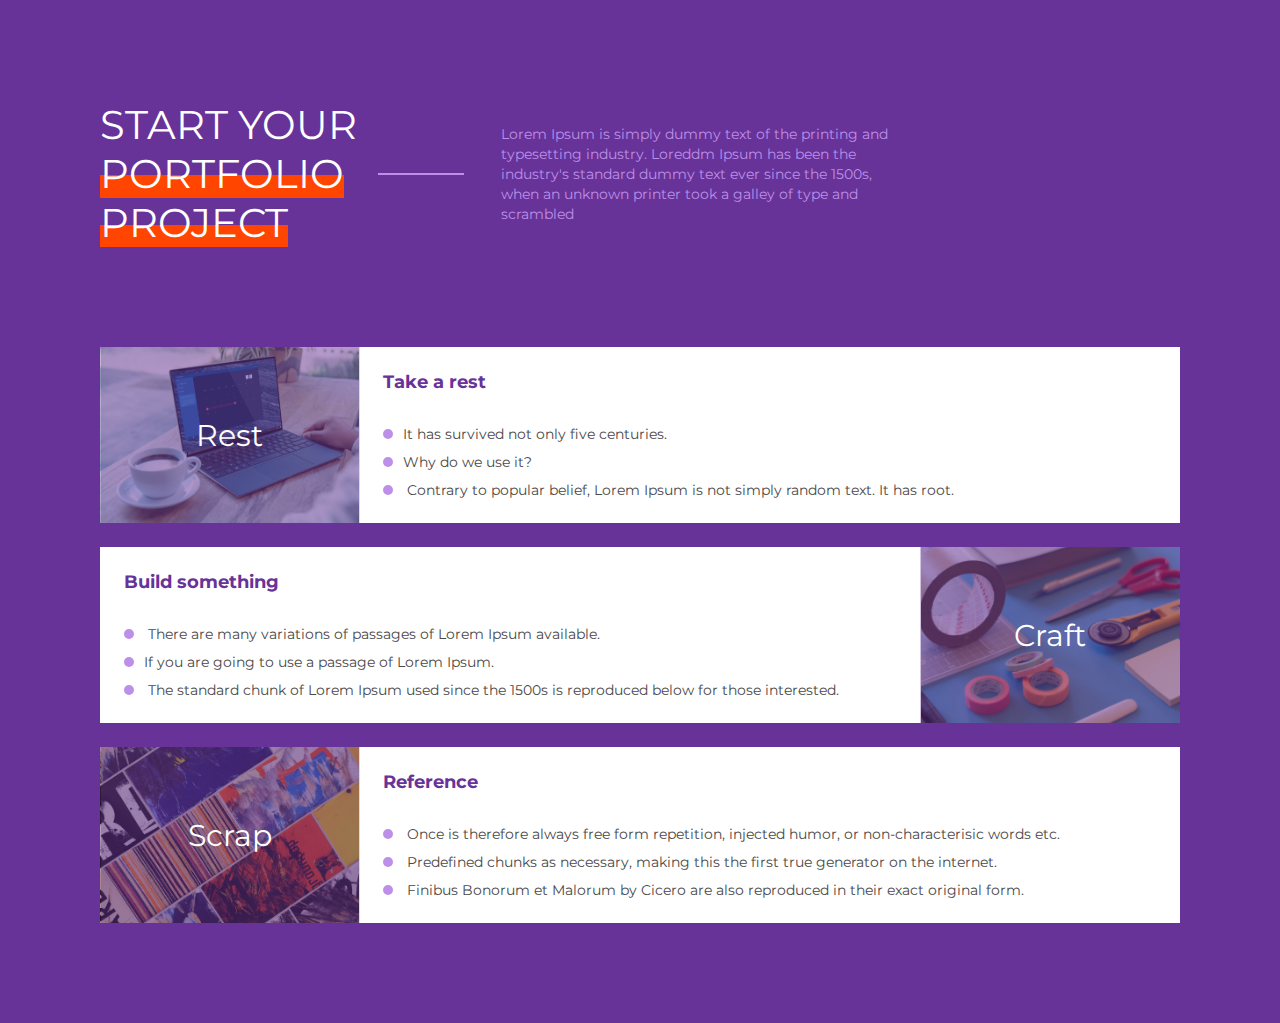
==== index.html @ b8e4a08f "first commit" ====
<!DOCTYPE html>
<html>
  <head>
    <link rel="preconnect" href="https://fonts.googleapis.com" />
    <link rel="preconnect" href="https://fonts.gstatic.com" crossorigin />
    <link
      href="https://fonts.googleapis.com/css2?family=Montserrat:wght@500;700&display=swap"
      rel="stylesheet"
    />
    <link rel="stylesheet" href="style.css" />
  </head>
  <body>
    <div class="flex-wrapper">
      <div class="header-container">
        <div class="title-header">
          <span>START YOUR</span>
          <p class="header-title-text">PORTFOLIO</p>
          <p class="header-title-text">PROJECT</p>
        </div>
        <div class="content-header">
          <div class="line"><hr class="hr-solid" /></div>
          <p>
            Lorem Ipsum is simply dummy text of the printing and typesetting
            industry. Loreddm Ipsum has been the industry's standard dummy text
            ever since the 1500s, when an unknown printer took a galley of type
            and scrambled
          </p>
        </div>
      </div>
      <div class="content-container">
        <div class="title">
          <div class="img-shadow"></div>
          <img src="./images/photo01.png" alt="" />
          <div>Rest</div>
        </div>
        <div class="content">
          <h2 class="list-title">Take a rest</h2>
          <ul>
            <li>It has survived not only five centuries.</li>
            <li>Why do we use it?</li>
            <li>
              Contrary to popular belief, Lorem Ipsum is not simply random text.
              It has root.
            </li>
          </ul>
        </div>
      </div>
      <div class="content-container">
        <div class="title">
          <div class="img-shadow"></div>
          <img src="./images/photo02.png" alt="" />
          <div>Craft</div>
        </div>
        <div class="content">
          <h2 class="list-title">Build something</h2>
          <ul>
            <li>
              There are many variations of passages of Lorem Ipsum available.
            </li>
            <li>If you are going to use a passage of Lorem Ipsum.</li>
            <li>
              The standard chunk of Lorem Ipsum used since the 1500s is
              reproduced below for those interested.
            </li>
          </ul>
        </div>
      </div>
      <div class="content-container">
        <div class="title">
          <div class="img-shadow"></div>
          <img src="./images/photo03.png" alt="" />
          <div>Scrap</div>
        </div>
        <div class="content">
          <h2 class="list-title">Reference</h2>
          <ul>
            <li>
              Once is therefore always free form repetition, injected humor, or
              non-characterisic words etc.
            </li>
            <li>
              Predefined chunks as necessary, making this the first true
              generator on the internet.
            </li>
            <li>
              Finibus Bonorum et Malorum by Cicero are also reproduced in their
              exact original form.
            </li>
          </ul>
        </div>
      </div>
    </div>
  </body>
</html>
---- style.css ----
:root {
  font-family: "Montserrat", sans-serif;
  /*
	font-weight: 500;
	font-weight: 700;
	*/
  --backgroundcolor: #673399;
  --headerfontcolor: #bd8fe8;
}
body {
  background-color: var(--backgroundcolor);
}
body,
h2,
p,
ul {
  margin: 0;
  padding: 0;
  font: inherit;
}
ul {
  list-style: none;
}

.flex-wrapper {
  display: flex;
  flex-direction: column;
  width: 1080px;
  margin: 0 auto;
  box-sizing: border-box;
}
.header-container,
.content-container {
  display: flex;
}
.header-container {
  margin-top: 100px;
  margin-bottom: 100px;
}
.content-container {
  margin-bottom: 24px;
}
.content-container:nth-child(4) {
  margin-bottom: 100px;
}
.title {
  display: flex;
  width: 24%;
  position: relative;
  font-size: 30px;
  vertical-align: middle;
}
.title div {
  text-align: center;
  position: absolute;
  top: 50%;
  left: 50%;
  transform: translate(-50%, -50%);

  color: white;
}
.title img {
  object-fit: cover;
}
.header-title-text {
  display: inline-block;
  background-image: linear-gradient(transparent 50%, orangered 50%);
  background-repeat: no-repeat;
  background-size: 100% calc(100% - 0.1em);
  background-position: 0% 100%;
  margin: 0;
}

.title-header {
  display: inline-block;

  width: 26%;
  font-size: 40px;
  color: white;
}
.title-header span {
  display: flex;
  width: 100%;
}
.list-title {
  font-weight: 700;
  font-size: 18px;
  padding-bottom: 32px;
  color: #673399;
}
.content {
  min-width: 0px;
  flex: 1;
  display: flex;
  flex-direction: column;
  justify-content: center;
  padding: 24px;
  font-size: 14px;
  background-color: white;
  box-sizing: border-box;
  color: #4a4848;
}

li {
  /* display: flex; */
  /* align-items: center; */
  /* gap: 10px; */
  text-indent: -20px;
  padding-left: 20px;
}

li:not(:last-child) {
  margin-bottom: 10px;
}

li::before {
  content: " ";
  background: var(--headerfontcolor);
  display: inline-block;
  width: 10px;
  height: 10px;
  border-radius: 50%;
  object-fit: cover;
  margin-right: 10px;
}

.content-header {
  color: #bd8fe8;
  display: flex;
  flex: 1;
  align-items: center;
}
.content-header p {
  font-size: 14px;
  width: 50%;
  line-height: 20px;
}
.line {
  display: flex;
  min-width: 15%;
}
hr {
  width: 70%;
  background-color: var(--headerfontcolor);
}

.hr-solid {
  position: relative;
  left: -20px;
  border: 1px solid var(--headerfontcolor);
}
img {
  width: 100%;
  vertical-align: top;
}
.img-shadow {
  width: 100%;
  height: 100%;
  background-color: var(--backgroundcolor);
  opacity: 0.5;
  vertical-align: top;
}
.flex-wrapper .content-container:nth-child(3) {
  display: flex;
  flex-direction: row-reverse;
}
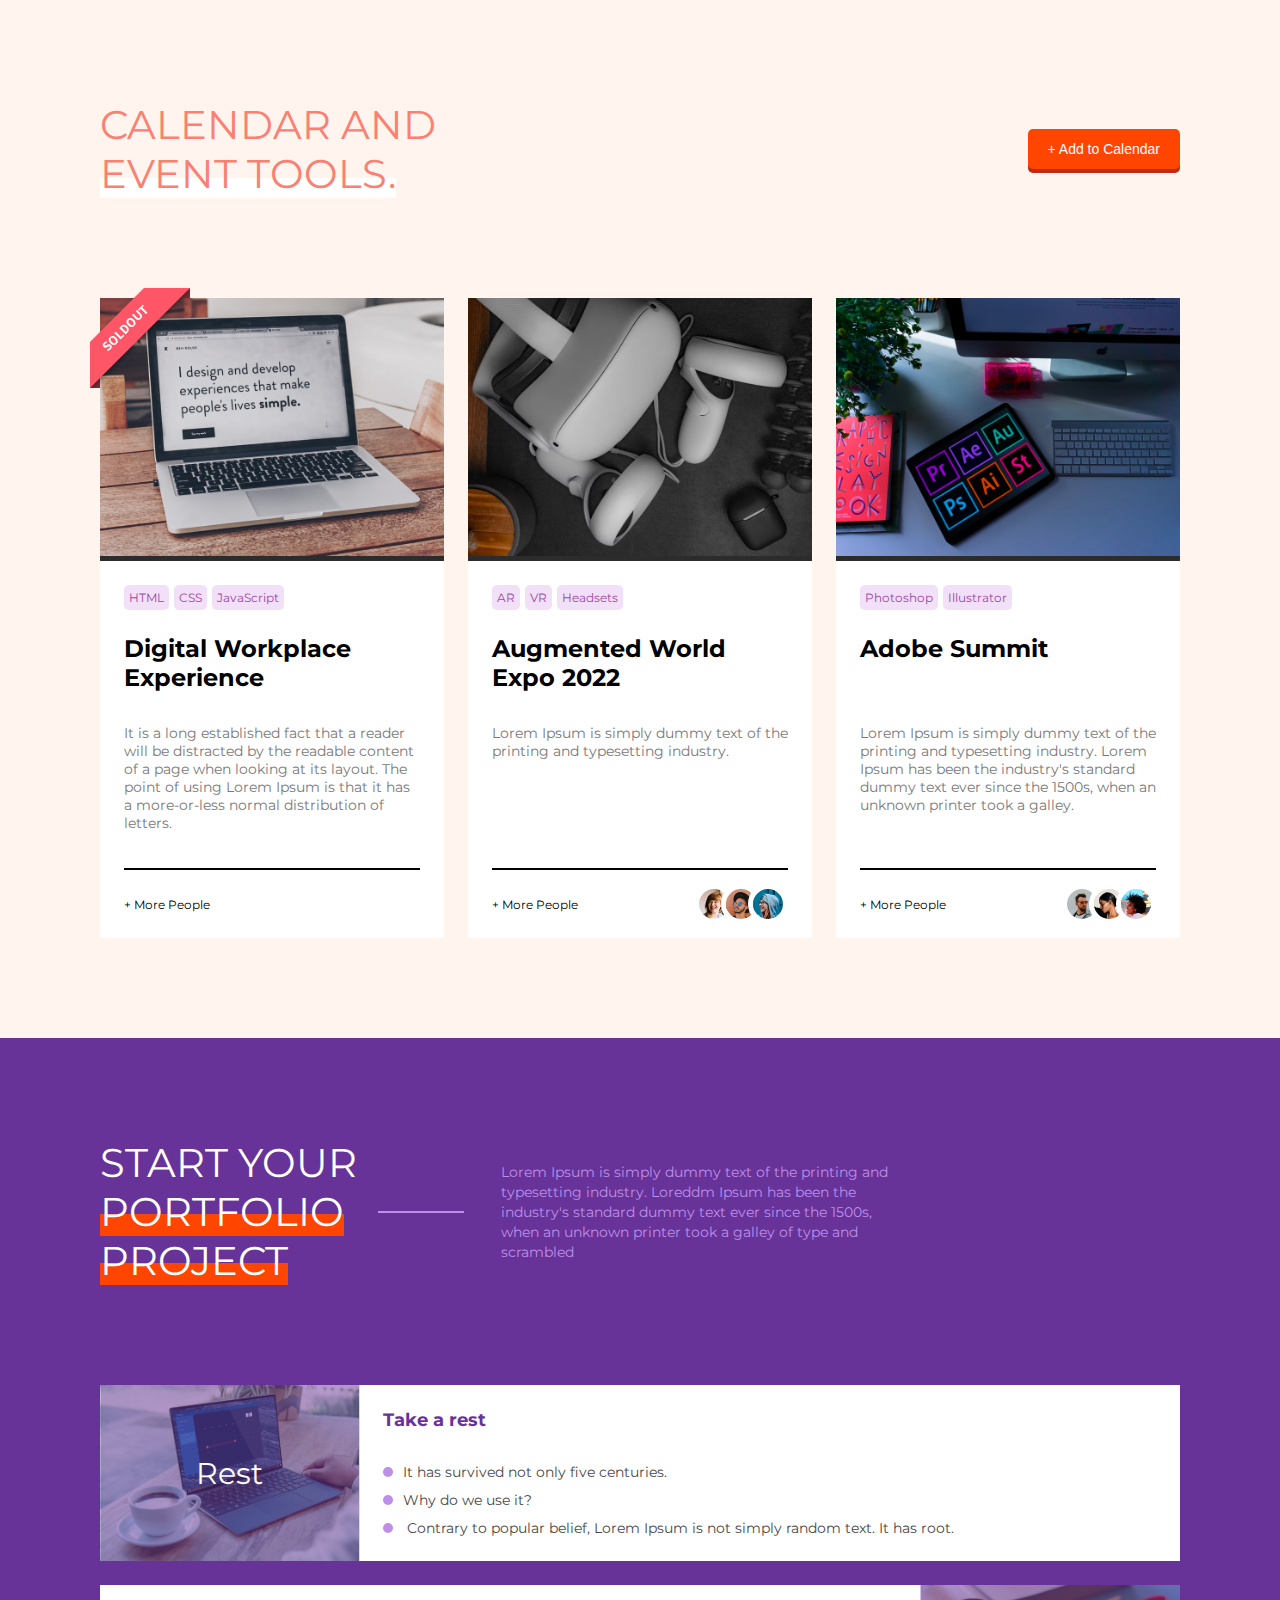
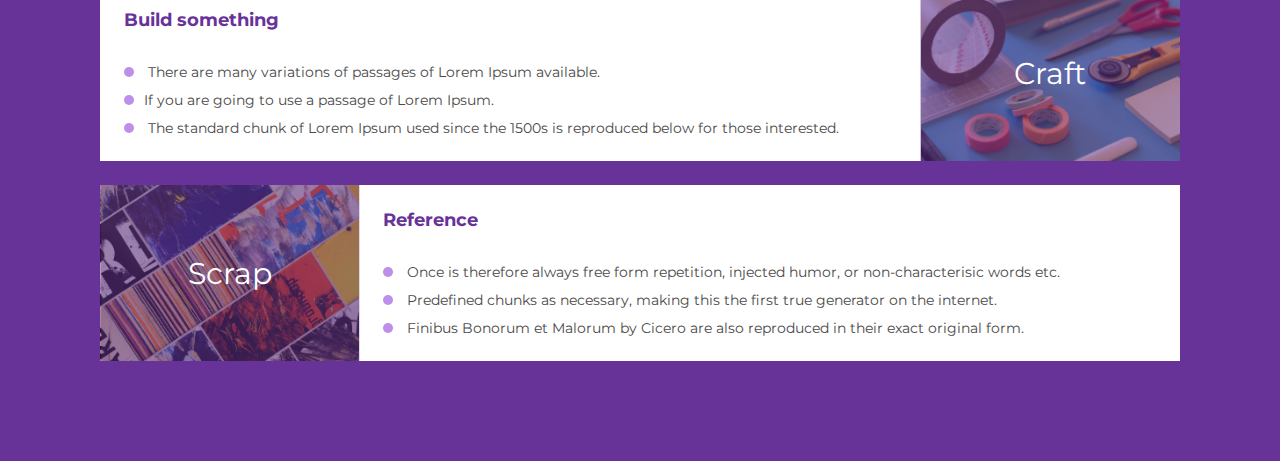
==== commit afda14ce: "[Add] new page 추가, new page 반응형 작업. 기존 페이지 반응형작업 필요." ====
--- a/index.html
+++ b/index.html
@@ -7,9 +7,117 @@
       href="https://fonts.googleapis.com/css2?family=Montserrat:wght@500;700&display=swap"
       rel="stylesheet"
     />
-    <link rel="stylesheet" href="style.css" />
+    <link rel="stylesheet" href="./style.css" />
+    <link rel="stylesheet" href="./calendar-style.css" />
   </head>
   <body>
+    <div class="calendar-wrapper">
+      <div class="calendar-header">
+        <div class="calendar-title-header">
+          CALENDAR AND <br />
+          <p class="underline">EVENT TOOLS.</p>
+        </div>
+        <button type="button" class="btn-addcalendar">
+          <p>+ Add to Calendar</p>
+        </button>
+      </div>
+      <div class="calendar-content">
+        <div class="calendar-card">
+          <div class="img-card-container">
+            <div class="img-soldout"></div>
+            <img class="img-card" src="./images/cover01.png" alt="" />
+          </div>
+
+          <div class="calendar-cardcontainer">
+            <ul class="tag-card">
+              <li>HTML</li>
+              <li>CSS</li>
+              <li>JavaScript</li>
+            </ul>
+            <h2 class="card-header">Digital Workplace Experience</h2>
+            <p class="card-content">
+              It is a long established fact that a reader will be distracted by
+              the readable content of a page when looking at its layout. The
+              point of using Lorem Ipsum is that it has a more-or-less normal
+              distribution of letters.
+            </p>
+            <a href="#" class="card-footer">
+              <p>+ More People</p>
+            </a>
+          </div>
+        </div>
+        <div class="calendar-card">
+          <img class="img-card" src="./images/cover02.png" alt="" />
+          <div class="calendar-cardcontainer">
+            <ul class="tag-card">
+              <li>AR</li>
+              <li>VR</li>
+              <li>Headsets</li>
+            </ul>
+            <h2 class="card-header">Augmented World Expo 2022</h2>
+            <p class="card-content">
+              Lorem Ipsum is simply dummy text of the printing and typesetting
+              industry.
+            </p>
+            <a href="#" class="card-footer">
+              <p>+ More People</p>
+              <div>
+                <img
+                  class="img-card-footer"
+                  src="./images/people01.png"
+                  alt=""
+                />
+                <img
+                  class="img-card-footer"
+                  src="./images/people02.png"
+                  alt=""
+                />
+                <img
+                  class="img-card-footer"
+                  src="./images/people03.png"
+                  alt=""
+                />
+              </div>
+            </a>
+          </div>
+        </div>
+        <div class="calendar-card">
+          <img class="img-card" src="./images/cover03.png" alt="" />
+          <div class="calendar-cardcontainer">
+            <ul class="tag-card">
+              <li>Photoshop</li>
+              <li>Illustrator</li>
+            </ul>
+            <h2 class="card-header">Adobe Summit</h2>
+            <p class="card-content">
+              Lorem Ipsum is simply dummy text of the printing and typesetting
+              industry. Lorem Ipsum has been the industry's standard dummy text
+              ever since the 1500s, when an unknown printer took a galley.
+            </p>
+            <a href="#" class="card-footer">
+              <p>+ More People</p>
+              <div>
+                <img
+                  class="img-card-footer"
+                  src="./images/people04.png"
+                  alt=""
+                />
+                <img
+                  class="img-card-footer"
+                  src="./images/people05.png"
+                  alt=""
+                />
+                <img
+                  class="img-card-footer"
+                  src="./images/people06.png"
+                  alt=""
+                />
+              </div>
+            </a>
+          </div>
+        </div>
+      </div>
+    </div>
     <div class="flex-wrapper">
       <div class="header-container">
         <div class="title-header">
--- a/style.css
+++ b/style.css
@@ -7,9 +7,7 @@
   --backgroundcolor: #673399;
   --headerfontcolor: #bd8fe8;
 }
-body {
-  background-color: var(--backgroundcolor);
-}
+
 body,
 h2,
 p,
@@ -21,17 +19,26 @@
 ul {
   list-style: none;
 }
-
+a {
+  text-decoration: none;
+  color: inherit;
+}
+button {
+  border: none;
+  cursor: pointer;
+}
 .flex-wrapper {
   display: flex;
   flex-direction: column;
-  width: 1080px;
   margin: 0 auto;
   box-sizing: border-box;
+  background-color: var(--backgroundcolor);
 }
 .header-container,
 .content-container {
   display: flex;
+  margin: 0 auto;
+  width: 1080px;
 }
 .header-container {
   margin-top: 100px;
@@ -101,7 +108,7 @@
   color: #4a4848;
 }
 
-li {
+.content > ul > li {
   /* display: flex; */
   /* align-items: center; */
   /* gap: 10px; */
@@ -109,11 +116,11 @@
   padding-left: 20px;
 }
 
-li:not(:last-child) {
+.content > ul > li:not(:last-child) {
   margin-bottom: 10px;
 }
 
-li::before {
+.content > ul > li::before {
   content: " ";
   background: var(--headerfontcolor);
   display: inline-block;
@@ -164,3 +171,7 @@
   display: flex;
   flex-direction: row-reverse;
 }
+.underline {
+  display: inline-block;
+  box-shadow: inset 0 -20px 0 white;
+}
--- a/calendar-style.css
+++ b/calendar-style.css
@@ -0,0 +1,172 @@
+:root {
+  --backgroundcolor_calendar: seashell;
+  --fontcolor_calendar: salmon;
+  --btncolor: orangered;
+  --tagcolor: #f1e0f8;
+  --tagfontcolor: #673399;
+}
+
+.calendar-wrapper {
+  background-color: var(--backgroundcolor_calendar);
+  display: flex;
+  flex-direction: column;
+  margin: 0 auto;
+
+  box-sizing: border-box;
+}
+.calendar-header,
+.calendar-content {
+  display: flex;
+  margin: 0 auto;
+  width: 1080px;
+}
+.calendar-header {
+  display: flex;
+  justify-content: space-between;
+  align-items: center;
+
+  margin-top: 100px;
+  margin-bottom: 100px;
+
+  font-size: 40px;
+  color: var(--fontcolor_calendar);
+}
+
+.calendar-title-header {
+}
+.btn-addcalendar {
+  display: flex;
+  align-items: center;
+  height: 35px;
+  padding: 20px;
+  font-size: 14px;
+  border-radius: 5px;
+  color: #fff;
+  background-color: var(--btncolor);
+  box-shadow: 0 4px #bb2f11;
+}
+.calendar-content {
+  margin-bottom: 100px;
+  display: flex;
+  gap: 24px;
+}
+.calendar-card {
+  width: calc(1080px / 3);
+  background-color: white;
+}
+.calendar-cardcontainer {
+  display: flex;
+  flex-direction: column;
+  margin: 24px 24px 0 24px;
+}
+.img-card {
+  border-bottom: 5px solid rgb(45, 44, 44);
+  object-fit: cover;
+  flex-shrink: 0;
+}
+.tag-card {
+  display: flex;
+}
+.tag-card li {
+  background-color: var(--tagcolor);
+  color: #9f46a3;
+  margin-right: 5px;
+  border-radius: 5px;
+  padding: 5px;
+  font-size: 12px;
+}
+.card-header {
+  font-weight: bold;
+  flex-basis: 58px;
+  font-size: 24px;
+  margin-top: 24px;
+  margin-bottom: 32px;
+}
+.card-content {
+  display: flex;
+  flex-basis: 120px;
+  font-size: 14px;
+  margin-bottom: 24px;
+  color: #7a7878;
+}
+.card-footer {
+  font-size: 12px;
+  display: flex;
+  flex-basis: 68px;
+  align-items: center;
+  border-top: 2px solid black;
+  justify-content: space-between;
+}
+.img-card-footer {
+  width: 30px;
+  border-radius: 50%;
+  border: 5px solid #fff;
+  margin-left: -16px;
+}
+
+.img-card-container {
+  position: relative;
+}
+.img-soldout {
+  background-image: url(images/badge.png);
+
+  width: 100px;
+  height: 100px;
+  position: absolute;
+  top: -10px;
+  left: -10px;
+}
+@media (max-width: 1080px) {
+  .calendar-content,
+  .calendar-header {
+    display: flex;
+    flex-direction: column;
+    margin: 0 100px;
+    width: auto;
+  }
+  .calendar-header {
+    margin: 100px 0;
+  }
+  .calendar-content {
+    margin-bottom: 100px;
+  }
+  .calendar-card {
+    display: flex;
+    width: auto;
+  }
+  .calendar-card:nth-child(2) {
+    flex-direction: row-reverse;
+  }
+  .calendar-cardcontainer {
+    display: block;
+  }
+  .img-card-container .img-card {
+    width: 100%;
+    height: 100%;
+  }
+  .btn-addcalendar {
+    margin-top: 50px;
+  }
+
+  .img-card {
+    width: 33%;
+  }
+  .card-header {
+    margin-top: 10px;
+    margin-bottom: 10px;
+  }
+  .card-footer {
+    height: 50px;
+  }
+}
+@media (max-width: 600px) {
+  .calendar-card {
+    flex-direction: column;
+  }
+  .calendar-card:nth-child(2) {
+    flex-direction: column;
+  }
+  .img-card {
+    width: 100%;
+  }
+}
